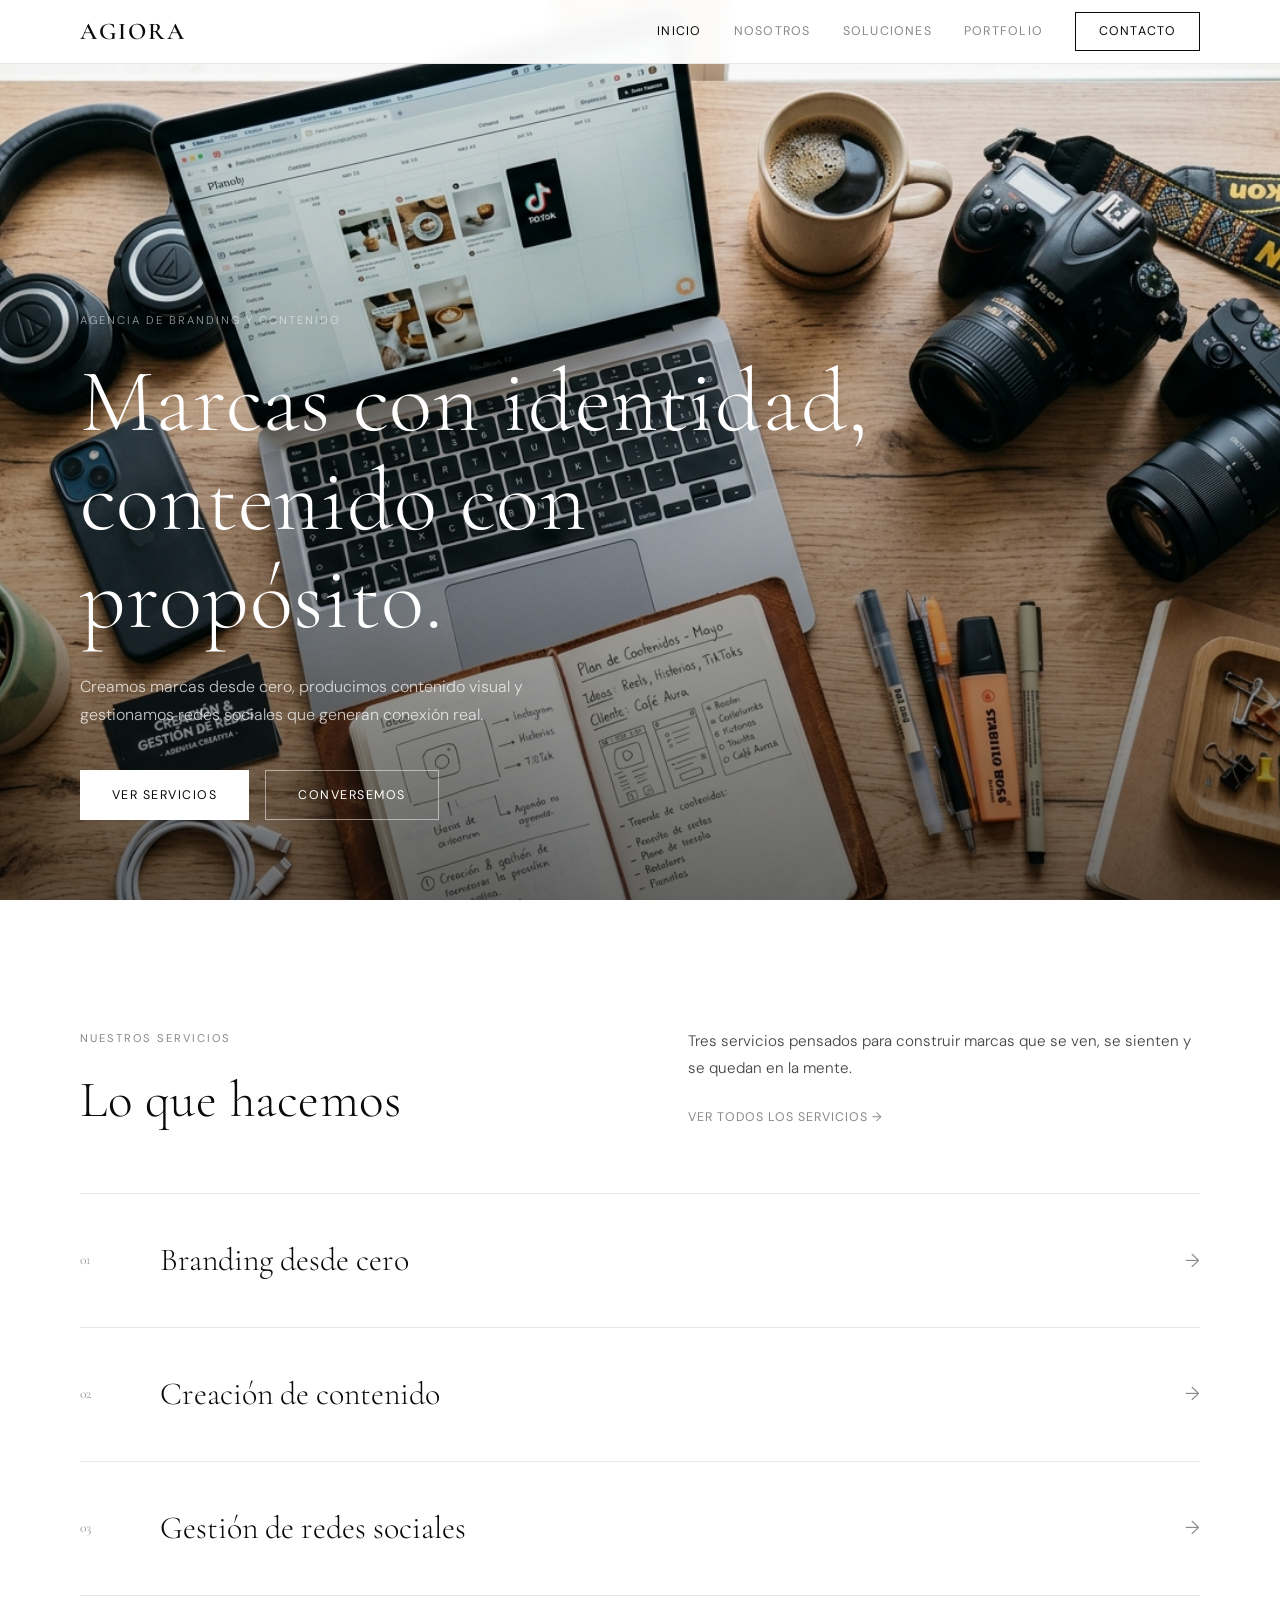
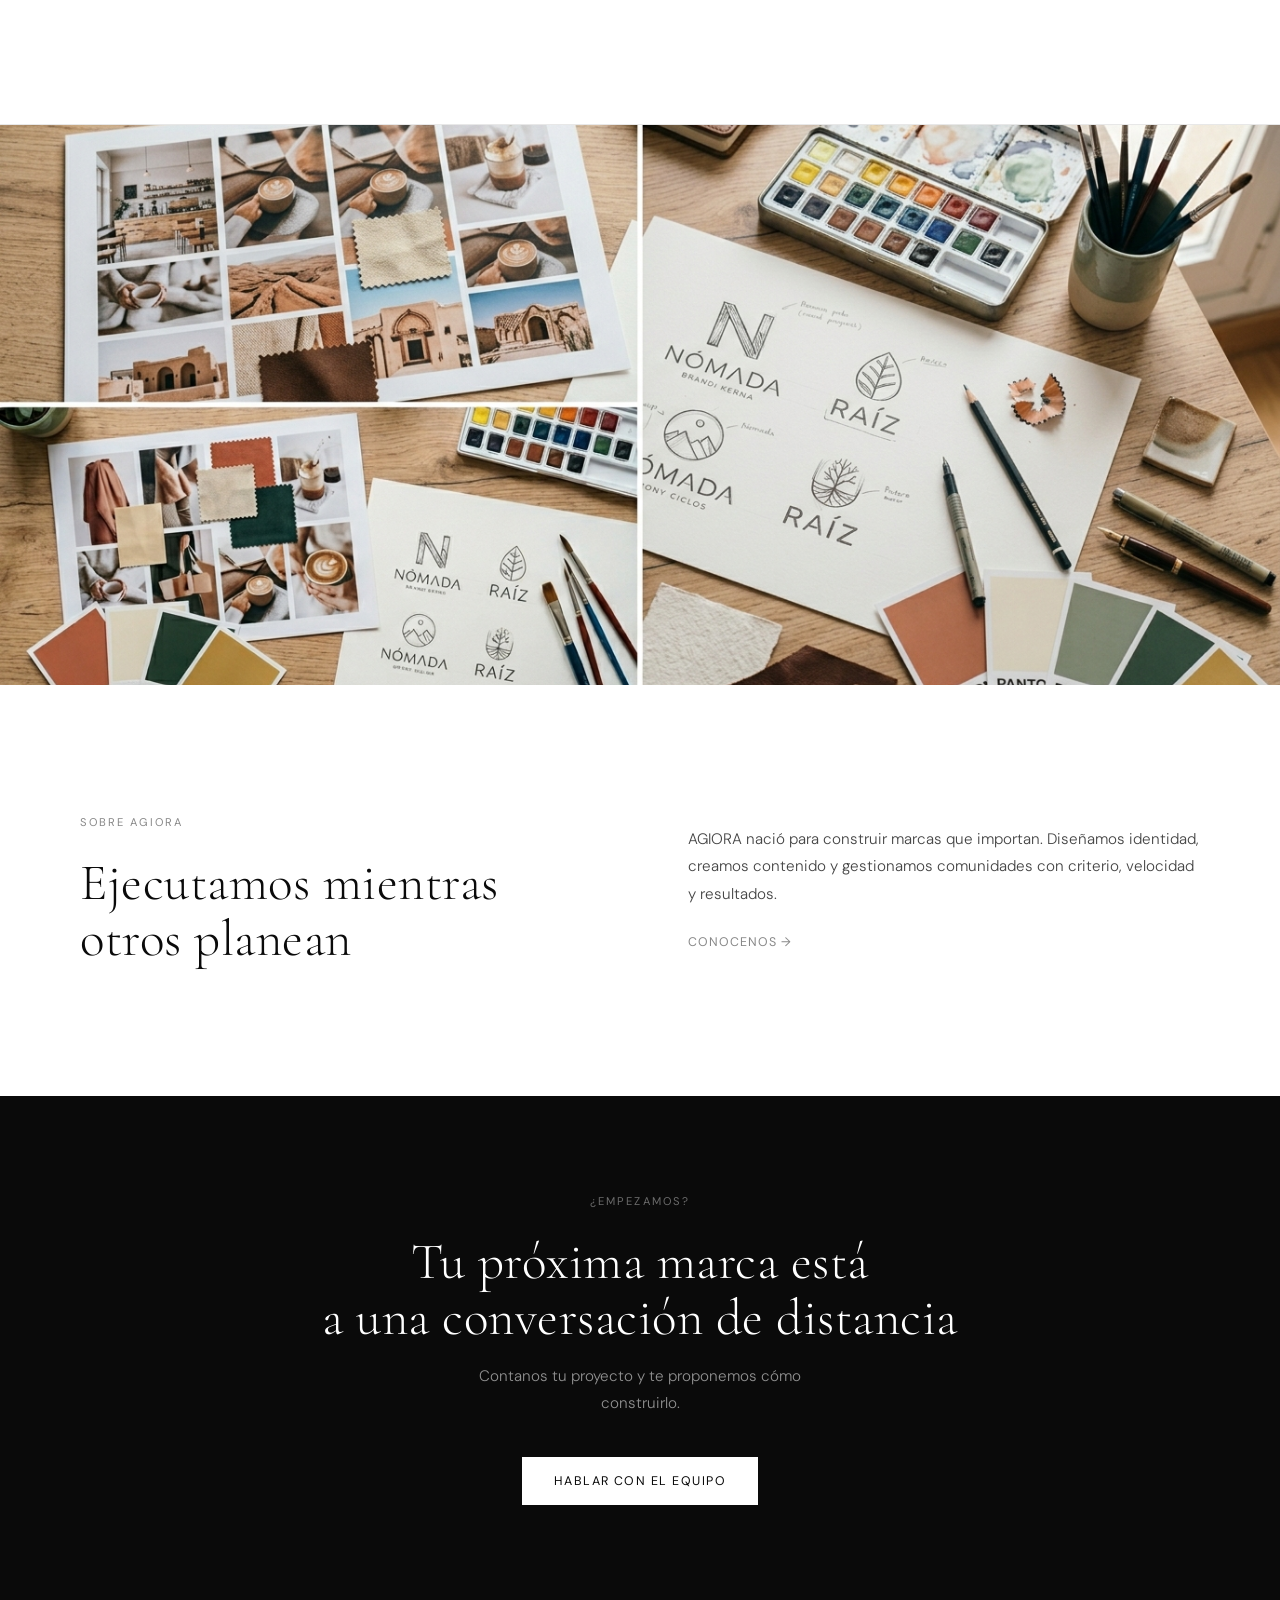
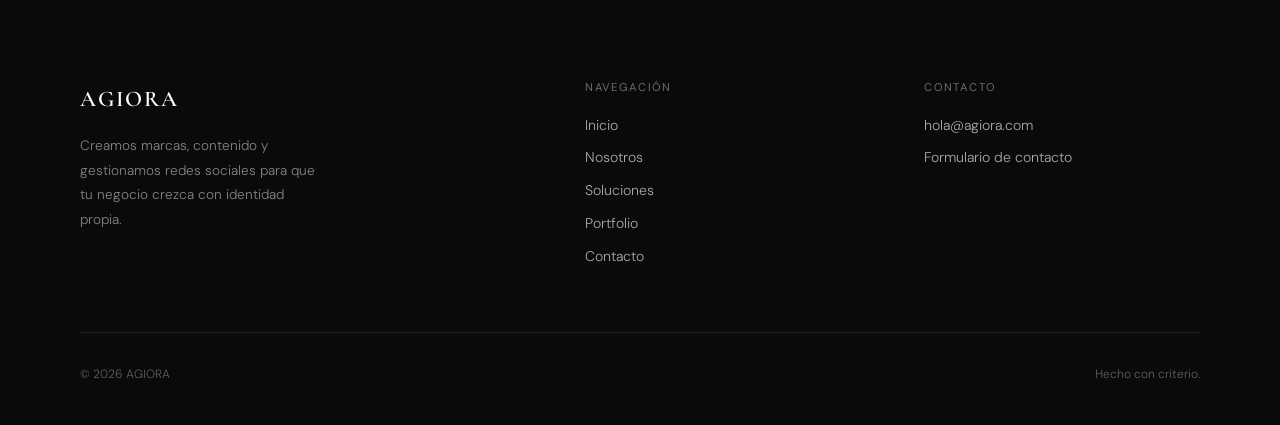
==== index.html @ 40956e15 "primer commit" ====
<!DOCTYPE html>
<html lang="es">
<head>
  <meta charset="UTF-8" />
  <meta name="viewport" content="width=device-width, initial-scale=1.0" />
  <title>AGIORA — Agencia de Branding y Contenido</title>
  <meta name="description" content="Creamos marcas desde cero, producimos contenido y gestionamos redes sociales." />
  <link rel="stylesheet" href="styles.css" />
  <style>
    .hero-eyebrow {
      font-size: 0.7rem; letter-spacing: 0.18em; text-transform: uppercase;
      color: rgba(255,255,255,0.6); margin-bottom: 1.5rem; display: block;
      animation: fadeUp 0.8s var(--ease) both;
    }
    .hero-content h1 { animation: fadeUp 0.8s 0.1s var(--ease) both; }
    .hero-content p { animation: fadeUp 0.8s 0.2s var(--ease) both; }
    .hero-actions { animation: fadeUp 0.8s 0.3s var(--ease) both; }

    .services-list { border-top: 1px solid var(--border); }
    .service-row {
      display: grid;
      grid-template-columns: 3rem 1fr auto;
      align-items: center;
      gap: 2rem;
      padding: 2.5rem 0;
      border-bottom: 1px solid var(--border);
      text-decoration: none;
      color: var(--text);
      transition: opacity var(--t) var(--ease);
    }
    .service-row:hover { opacity: 0.6; }
    .service-row-num { font-family: var(--font-display); font-size: 0.85rem; color: var(--muted); }
    .service-row-title { font-family: var(--font-display); font-size: clamp(1.4rem, 3vw, 2rem); font-weight: 300; }
    .service-row-arrow { font-size: 1.2rem; color: var(--muted); }

    .two-col { display: grid; grid-template-columns: 1fr 1fr; gap: 6rem; align-items: center; }

    @media (max-width: 900px) {
      .two-col { grid-template-columns: 1fr; gap: 3rem; }
    }
    @media (max-width: 640px) {
      .service-row { grid-template-columns: 2rem 1fr auto; gap: 1rem; }
    }
  </style>
</head>
<body>

<nav class="nav" id="nav">
  <div class="nav-inner">
    <a href="index.html" class="nav-logo">Agiora</a>
    <div class="nav-links" id="navLinks">
      <a href="index.html" class="active">Inicio</a>
      <a href="sobreagiora.html">Nosotros</a>
      <a href="soluciones.html">Soluciones</a>
      <a href="portfolio.html">Portfolio</a>
      <a href="contacto.html" class="nav-cta">Contacto</a>
    </div>
    <button class="nav-toggle" id="navToggle" aria-label="Menú">
      <span></span><span></span><span></span>
    </button>
  </div>
</nav>

<!-- HERO -->
<section class="hero">
  <div class="hero-bg">
    <img src="img/hero.png" alt="AGIORA" style="width:100%;height:100%;object-fit:cover;" />
  </div>
  <div class="hero-overlay"></div>
  <div class="hero-content" style="max-width:var(--max);margin:0 auto;width:100%;">
    <span class="hero-eyebrow">Agencia de Branding y Contenido</span>
    <h1>Marcas con identidad,<br>contenido con propósito.</h1>
    <p>Creamos marcas desde cero, producimos contenido visual y gestionamos redes sociales que generan conexión real.</p>
    <div class="hero-actions">
      <a href="soluciones.html" class="btn btn-primary">Ver servicios</a>
      <a href="contacto.html" class="btn btn-outline">Conversemos</a>
    </div>
  </div>
</section>

<!-- SERVICES -->
<section class="section">
  <div class="container">
    <div class="two-col">
      <div>
        <span class="section-label">Nuestros servicios</span>
        <h2>Lo que hacemos</h2>
      </div>
      <div>
        <p>Tres servicios pensados para construir marcas que se ven, se sienten y se quedan en la mente.</p>
        <a href="soluciones.html" class="btn btn-ghost" style="margin-top:1.5rem;">Ver todos los servicios →</a>
      </div>
    </div>
    <div class="services-list" style="margin-top:4rem;">
      <a href="soluciones.html" class="service-row anim-fade-up">
        <span class="service-row-num">01</span>
        <span class="service-row-title">Branding desde cero</span>
        <span class="service-row-arrow">→</span>
      </a>
      <a href="soluciones.html" class="service-row anim-fade-up anim-delay-1">
        <span class="service-row-num">02</span>
        <span class="service-row-title">Creación de contenido</span>
        <span class="service-row-arrow">→</span>
      </a>
      <a href="soluciones.html" class="service-row anim-fade-up anim-delay-2">
        <span class="service-row-num">03</span>
        <span class="service-row-title">Gestión de redes sociales</span>
        <span class="service-row-arrow">→</span>
      </a>
    </div>
  </div>
</section>

<hr class="divider" />

<!-- IMAGEN GRANDE -->
<section style="padding:0;">
  <div style="width:100%;aspect-ratio:16/7;overflow:hidden;position:relative;">
    <img src="img/secundaria.png" alt="AGIORA" style="width:100%;height:100%;object-fit:cover;" />
  </div>
</section>

<!-- ABOUT STRIP -->
<section class="section">
  <div class="container">
    <div class="two-col anim-fade-up">
      <div>
        <span class="section-label">Sobre Agiora</span>
        <h2>Ejecutamos mientras otros planean</h2>
      </div>
      <div>
        <p>AGIORA nació para construir marcas que importan. Diseñamos identidad, creamos contenido y gestionamos comunidades con criterio, velocidad y resultados.</p>
        <a href="sobreagiora.html" class="btn btn-ghost" style="margin-top:1.5rem;">Conocenos →</a>
      </div>
    </div>
  </div>
</section>

<!-- CTA -->
<div class="cta-band anim-fade-up">
  <span class="section-label" style="color:rgba(255,255,255,0.4);justify-content:center;display:block;">¿Empezamos?</span>
  <h2>Tu próxima marca está<br>a una conversación de distancia</h2>
  <p>Contanos tu proyecto y te proponemos cómo construirlo.</p>
  <a href="contacto.html" class="btn btn-primary" style="background:#fff;color:var(--text);margin:0 auto;">Hablar con el equipo</a>
</div>

<!-- FOOTER -->
<footer class="footer">
  <div class="container">
    <div class="footer-grid">
      <div class="footer-brand">
        <span class="footer-logo">Agiora</span>
        <p>Creamos marcas, contenido y gestionamos redes sociales para que tu negocio crezca con identidad propia.</p>
      </div>
      <div class="footer-col">
        <h4>Navegación</h4>
        <div class="footer-links">
          <a href="index.html">Inicio</a>
          <a href="sobreagiora.html">Nosotros</a>
          <a href="soluciones.html">Soluciones</a>
          <a href="portfolio.html">Portfolio</a>
          <a href="contacto.html">Contacto</a>
        </div>
      </div>
      <div class="footer-col">
        <h4>Contacto</h4>
        <div class="footer-links">
          <a href="mailto:hola@agiora.com">hola@agiora.com</a>
          <a href="contacto.html">Formulario de contacto</a>
        </div>
      </div>
    </div>
    <div class="footer-bottom">
      <span>© 2026 AGIORA</span>
      <span>Hecho con criterio.</span>
    </div>
  </div>
</footer>

<script>
  const nav = document.getElementById('nav');
  window.addEventListener('scroll', () => nav.classList.toggle('scrolled', window.scrollY > 20));
  const toggle = document.getElementById('navToggle');
  const links = document.getElementById('navLinks');
  toggle.addEventListener('click', () => {
    links.classList.toggle('open');
    const s = toggle.querySelectorAll('span');
    if (links.classList.contains('open')) {
      s[0].style.transform = 'translateY(6px) rotate(45deg)';
      s[1].style.opacity = '0';
      s[2].style.transform = 'translateY(-6px) rotate(-45deg)';
    } else { s.forEach(x => { x.style.transform = ''; x.style.opacity = ''; }); }
  });
  const obs = new IntersectionObserver(entries => {
    entries.forEach(e => { if (e.isIntersecting) e.target.classList.add('visible'); });
  }, { threshold: 0.08 });
  document.querySelectorAll('.anim-fade-up').forEach(el => obs.observe(el));
</script>
</body>
</html>
---- styles.css ----
@import url('https://fonts.googleapis.com/css2?family=Cormorant+Garamond:ital,wght@0,300;0,400;0,600;1,300;1,400&family=DM+Sans:wght@300;400;500&display=swap');

:root {
  --bg:      #ffffff;
  --surface: #f9f9f9;
  --border:  #e8e8e8;
  --text:    #0a0a0a;
  --muted:   #888888;
  --soft:    #444444;

  --font-display: 'Cormorant Garamond', serif;
  --font-body:    'DM Sans', sans-serif;

  --ease: cubic-bezier(0.4, 0, 0.2, 1);
  --t: 0.25s;
  --max: 1200px;
  --nav-h: 64px;
}

*, *::before, *::after { box-sizing: border-box; margin: 0; padding: 0; }
html { font-size: 16px; scroll-behavior: smooth; }

body {
  background: var(--bg);
  color: var(--text);
  font-family: var(--font-body);
  font-weight: 300;
  line-height: 1.65;
  overflow-x: hidden;
}

/* ── TYPOGRAPHY ── */
h1, h2, h3, h4 {
  font-family: var(--font-display);
  font-weight: 300;
  letter-spacing: 0.01em;
  color: var(--text);
  line-height: 1.1;
}
h1 { font-size: clamp(3rem, 7vw, 6rem); }
h2 { font-size: clamp(2rem, 4vw, 3.5rem); }
h3 { font-size: clamp(1.2rem, 2vw, 1.6rem); font-weight: 400; }
p  { color: var(--soft); line-height: 1.8; font-size: 0.95rem; }
a  { color: inherit; text-decoration: none; }
img { display: block; max-width: 100%; object-fit: cover; }

/* ── NAV ── */
.nav {
  position: fixed;
  top: 0; left: 0; right: 0;
  z-index: 100;
  height: var(--nav-h);
  display: flex;
  align-items: center;
  background: rgba(255,255,255,0.96);
  border-bottom: 1px solid var(--border);
  backdrop-filter: blur(8px);
}
.nav-inner {
  width: 100%;
  max-width: var(--max);
  margin: 0 auto;
  padding: 0 2.5rem;
  display: flex;
  align-items: center;
  justify-content: space-between;
}
.nav-logo {
  font-family: var(--font-display);
  font-size: 1.5rem;
  font-weight: 600;
  letter-spacing: 0.08em;
  text-transform: uppercase;
  color: var(--text);
}
.nav-links { display: flex; align-items: center; gap: 2rem; }
.nav-links a {
  font-size: 0.78rem;
  font-weight: 400;
  letter-spacing: 0.1em;
  text-transform: uppercase;
  color: var(--muted);
  transition: color var(--t) var(--ease);
}
.nav-links a:hover, .nav-links a.active { color: var(--text); }
.nav-links .nav-cta {
  padding: 0.5rem 1.4rem;
  border: 1px solid var(--text);
  color: var(--text);
  font-size: 0.78rem;
  font-weight: 400;
  letter-spacing: 0.1em;
  text-transform: uppercase;
  transition: all var(--t) var(--ease);
}
.nav-links .nav-cta:hover { background: var(--text); color: var(--bg); }
.nav-toggle {
  display: none;
  flex-direction: column;
  gap: 5px;
  background: none;
  border: none;
  cursor: pointer;
}
.nav-toggle span { display: block; width: 22px; height: 1px; background: var(--text); transition: transform var(--t) var(--ease), opacity var(--t) var(--ease); }

/* ── BUTTONS ── */
.btn {
  display: inline-flex;
  align-items: center;
  gap: 0.75rem;
  padding: 0.85rem 2rem;
  font-family: var(--font-body);
  font-size: 0.78rem;
  font-weight: 400;
  letter-spacing: 0.12em;
  text-transform: uppercase;
  cursor: pointer;
  border: none;
  transition: all var(--t) var(--ease);
}
.btn-primary { background: var(--text); color: var(--bg); }
.btn-primary:hover { opacity: 0.85; }
.btn-outline { background: transparent; color: var(--text); border: 1px solid var(--text); }
.btn-outline:hover { background: var(--text); color: var(--bg); }
.btn-ghost {
  background: transparent;
  color: var(--muted);
  padding: 0;
  font-size: 0.78rem;
  letter-spacing: 0.08em;
  text-transform: uppercase;
}
.btn-ghost:hover { color: var(--text); gap: 1rem; }

/* ── LAYOUT ── */
.container { max-width: var(--max); margin: 0 auto; padding: 0 2.5rem; }
.section { padding: 8rem 0; }
.section-sm { padding: 5rem 0; }

.section-label {
  font-family: var(--font-body);
  font-size: 0.7rem;
  font-weight: 400;
  letter-spacing: 0.18em;
  text-transform: uppercase;
  color: var(--muted);
  margin-bottom: 1.5rem;
  display: block;
}

.section-header { max-width: 600px; margin-bottom: 5rem; }
.section-header p { margin-top: 1.25rem; }
.section-header.center { text-align: center; margin: 0 auto 5rem; }

/* ── GRID ── */
.grid-2 { display: grid; grid-template-columns: repeat(2, 1fr); gap: 2rem; }
.grid-3 { display: grid; grid-template-columns: repeat(3, 1fr); gap: 2rem; }
.grid-4 { display: grid; grid-template-columns: repeat(4, 1fr); gap: 1.5rem; }

/* ── IMAGE PLACEHOLDER ── */
.img-placeholder {
  background: var(--surface);
  border: 1px solid var(--border);
  width: 100%;
  display: flex;
  align-items: center;
  justify-content: center;
  color: var(--muted);
  font-size: 0.7rem;
  letter-spacing: 0.1em;
  text-transform: uppercase;
}

/* ── CARD ── */
.card {
  position: relative;
  overflow: hidden;
}
.card-img {
  width: 100%;
  aspect-ratio: 4/3;
  overflow: hidden;
  margin-bottom: 1.25rem;
}
.card-img .img-placeholder { height: 100%; }
.card-img img { width: 100%; height: 100%; transition: transform 0.6s var(--ease); }
.card:hover .card-img img { transform: scale(1.04); }
.card h3 { margin-bottom: 0.4rem; font-size: 1.1rem; }
.card p { font-size: 0.88rem; }

/* ── STAT ── */
.stat-num {
  font-family: var(--font-display);
  font-size: clamp(2.5rem, 5vw, 4rem);
  font-weight: 300;
  color: var(--text);
  line-height: 1;
}
.stat-label { font-size: 0.78rem; color: var(--muted); margin-top: 0.5rem; letter-spacing: 0.05em; }

/* ── DIVIDER ── */
.divider { border: none; border-top: 1px solid var(--border); margin: 0; }

/* ── TAG ── */
.tag {
  display: inline-flex;
  align-items: center;
  padding: 0.25rem 0.75rem;
  border: 1px solid var(--border);
  font-size: 0.72rem;
  letter-spacing: 0.08em;
  text-transform: uppercase;
  color: var(--muted);
}

/* ── FOOTER ── */
.footer {
  background: var(--text);
  color: var(--bg);
  padding: 5rem 0 2.5rem;
}
.footer-grid {
  display: grid;
  grid-template-columns: 1.6fr 1fr 1fr;
  gap: 4rem;
  padding-bottom: 4rem;
  border-bottom: 1px solid rgba(255,255,255,0.1);
  margin-bottom: 2rem;
}
.footer-logo {
  font-family: var(--font-display);
  font-size: 1.4rem;
  font-weight: 600;
  letter-spacing: 0.08em;
  text-transform: uppercase;
  color: var(--bg);
  margin-bottom: 1rem;
  display: block;
}
.footer-brand p { font-size: 0.85rem; color: rgba(255,255,255,0.5); max-width: 240px; }
.footer-col h4 {
  font-family: var(--font-body);
  font-size: 0.7rem;
  font-weight: 400;
  letter-spacing: 0.15em;
  text-transform: uppercase;
  color: rgba(255,255,255,0.4);
  margin-bottom: 1.25rem;
}
.footer-links { display: flex; flex-direction: column; gap: 0.6rem; }
.footer-links a { font-size: 0.88rem; color: rgba(255,255,255,0.65); transition: color var(--t) var(--ease); }
.footer-links a:hover { color: var(--bg); }
.footer-bottom {
  display: flex;
  align-items: center;
  justify-content: space-between;
  font-size: 0.75rem;
  color: rgba(255,255,255,0.35);
}

/* ── ANIMATIONS ── */
@keyframes fadeUp {
  from { opacity: 0; transform: translateY(30px); }
  to   { opacity: 1; transform: translateY(0); }
}
@keyframes fadeIn {
  from { opacity: 0; }
  to   { opacity: 1; }
}

.anim-fade-up {
  opacity: 0;
  transform: translateY(24px);
  transition: opacity 0.7s var(--ease), transform 0.7s var(--ease);
}
.anim-fade-up.visible { opacity: 1; transform: translateY(0); }
.anim-delay-1 { transition-delay: 0.1s; }
.anim-delay-2 { transition-delay: 0.2s; }
.anim-delay-3 { transition-delay: 0.3s; }
.anim-delay-4 { transition-delay: 0.4s; }

/* ── HERO ── */
.hero {
  min-height: 100vh;
  padding-top: var(--nav-h);
  display: flex;
  align-items: flex-end;
  position: relative;
  overflow: hidden;
}
.hero-bg {
  position: absolute;
  inset: 0;
  background: var(--surface);
}
.hero-bg .img-placeholder { height: 100%; border: none; }
.hero-bg img { width: 100%; height: 100%; object-fit: cover; }
.hero-overlay {
  position: absolute;
  inset: 0;
  background: linear-gradient(to top, rgba(0,0,0,0.55) 0%, rgba(0,0,0,0.1) 60%, transparent 100%);
}
.hero-content {
  position: relative;
  z-index: 2;
  padding: 5rem 2.5rem;
  max-width: var(--max);
  margin: 0 auto;
  width: 100%;
  color: #fff;
}
.hero-content h1 { color: #fff; max-width: 800px; }
.hero-content p { color: rgba(255,255,255,0.75); max-width: 480px; margin-top: 1.5rem; font-size: 1rem; }
.hero-actions { display: flex; gap: 1rem; margin-top: 2.5rem; flex-wrap: wrap; }
.hero-content .btn-primary { background: #fff; color: var(--text); }
.hero-content .btn-primary:hover { opacity: 0.9; }
.hero-content .btn-outline { border-color: rgba(255,255,255,0.5); color: #fff; }
.hero-content .btn-outline:hover { background: #fff; color: var(--text); }

/* ── PAGE HERO ── */
.page-hero {
  padding: calc(var(--nav-h) + 5rem) 0 5rem;
  border-bottom: 1px solid var(--border);
}

/* ── FORMS ── */
.form-group { display: flex; flex-direction: column; gap: 0.5rem; }
.form-group label {
  font-size: 0.7rem;
  font-weight: 400;
  letter-spacing: 0.12em;
  text-transform: uppercase;
  color: var(--muted);
}
.form-group input,
.form-group textarea,
.form-group select {
  background: transparent;
  border: none;
  border-bottom: 1px solid var(--border);
  padding: 0.75rem 0;
  color: var(--text);
  font-family: var(--font-body);
  font-size: 0.95rem;
  font-weight: 300;
  outline: none;
  width: 100%;
  transition: border-color var(--t) var(--ease);
}
.form-group input:focus,
.form-group textarea:focus { border-color: var(--text); }
.form-group input::placeholder,
.form-group textarea::placeholder { color: var(--border); }
.form-group textarea { resize: vertical; min-height: 120px; }

/* ── SCROLLBAR ── */
::-webkit-scrollbar { width: 4px; }
::-webkit-scrollbar-track { background: var(--bg); }
::-webkit-scrollbar-thumb { background: var(--border); }

/* ── RESPONSIVE ── */
@media (max-width: 900px) {
  .grid-3 { grid-template-columns: repeat(2, 1fr); }
  .grid-4 { grid-template-columns: repeat(2, 1fr); }
  .footer-grid { grid-template-columns: 1fr 1fr; }
  .footer-brand { grid-column: 1 / -1; }
}
@media (max-width: 640px) {
  .nav-links {
    display: none; flex-direction: column;
    position: fixed; inset: 0; top: var(--nav-h);
    background: var(--bg); padding: 2rem;
    gap: 1.5rem; z-index: 99;
    border-top: 1px solid var(--border);
  }
  .nav-links.open { display: flex; }
  .nav-links a { font-size: 1rem; }
  .nav-toggle { display: flex; }
  .grid-2, .grid-3, .grid-4 { grid-template-columns: 1fr; }
  .footer-grid { grid-template-columns: 1fr; gap: 2.5rem; }
  .footer-bottom { flex-direction: column; gap: 0.5rem; text-align: center; }
  .section { padding: 5rem 0; }
  .hero-content { padding: 3rem 1.5rem; }
}

/* ── CTA BAND ── */
.cta-band {
  background: var(--text);
  color: var(--bg);
  padding: 6rem 2.5rem;
  text-align: center;
}
.cta-band h2 { color: var(--bg); margin-bottom: 1rem; }
.cta-band p { color: rgba(255,255,255,0.55); max-width: 400px; margin: 0 auto 2.5rem; }
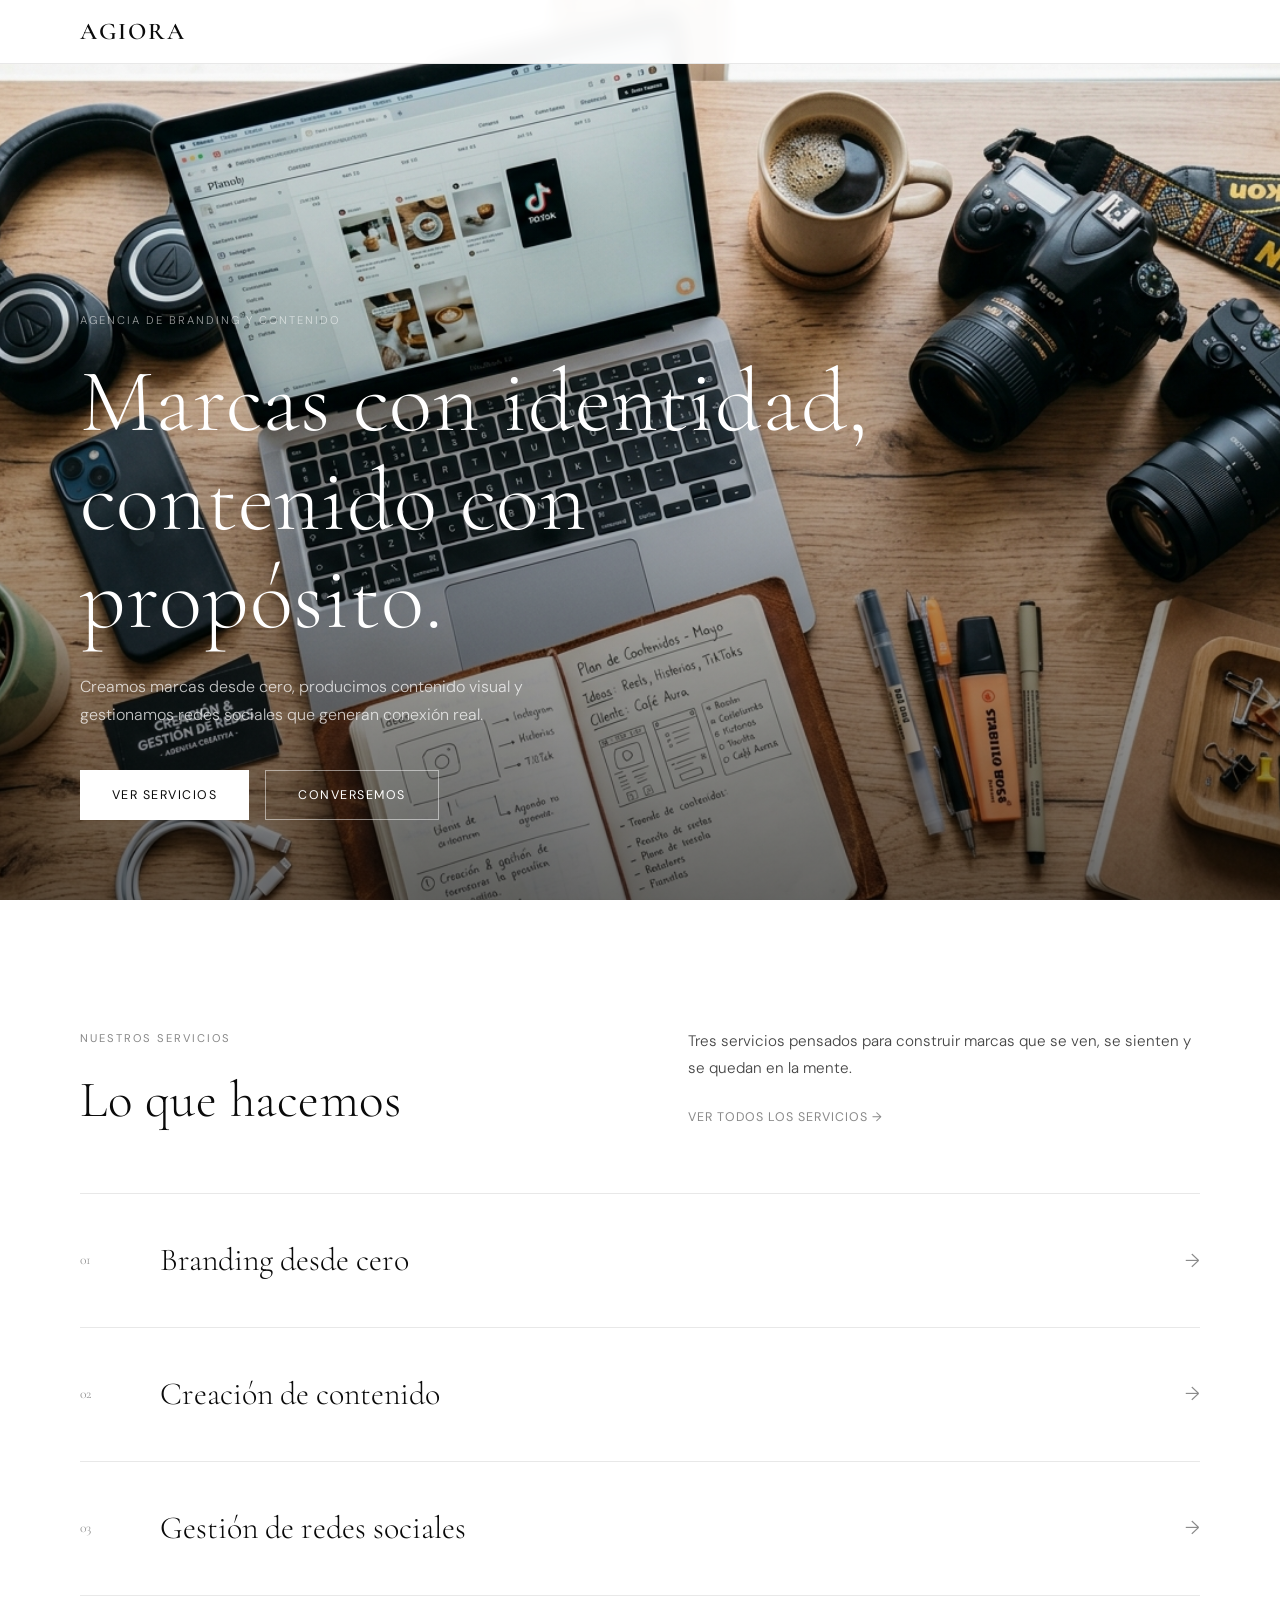
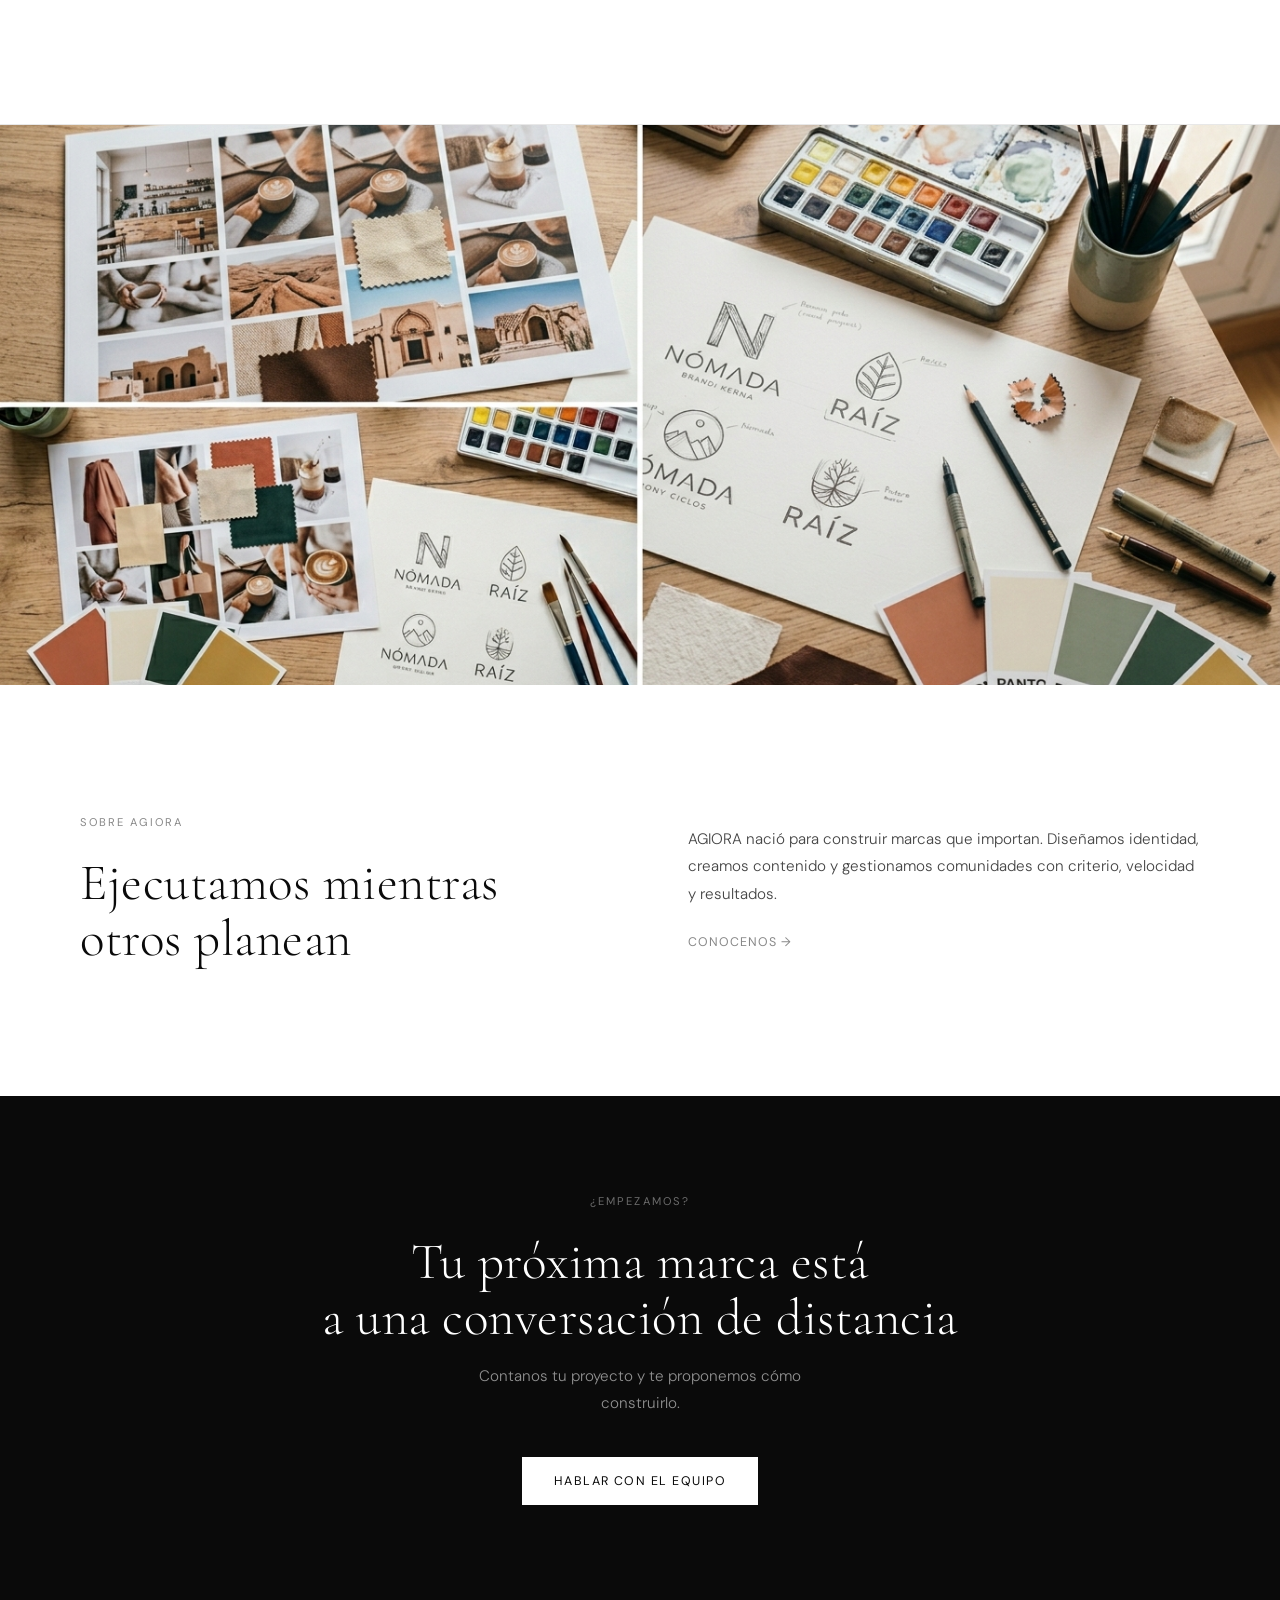
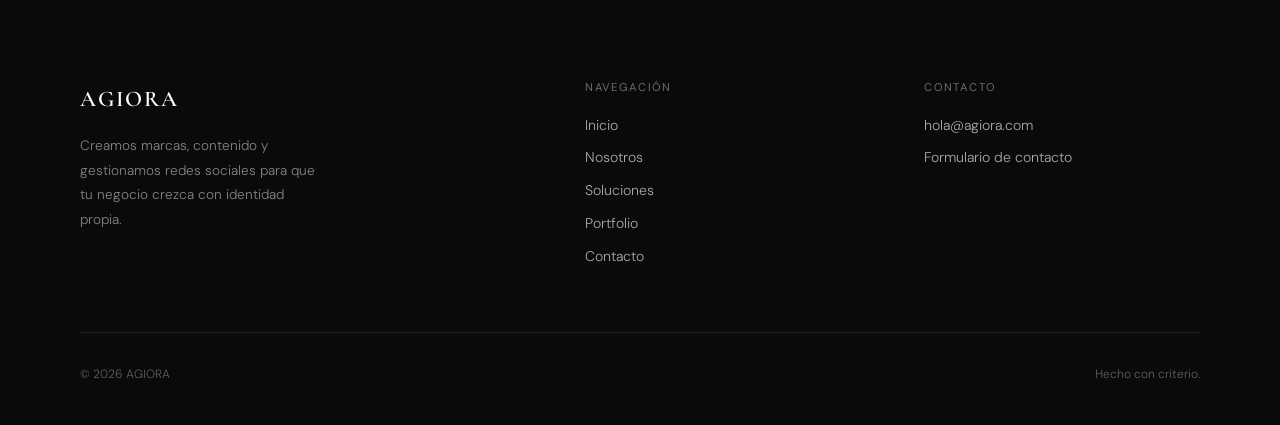
==== commit 745288ea: "fix definitivo nav mobileddd" ====
--- a/index.html
+++ b/index.html
@@ -48,7 +48,7 @@
 <nav class="nav" id="nav">
   <div class="nav-inner">
     <a href="index.html" class="nav-logo">Agiora</a>
-    <div class="nav-links" id="navLinks">
+    <div class="nav-links" id="navLinks" style="display:none;">
       <a href="index.html" class="active">Inicio</a>
       <a href="sobreagiora.html">Nosotros</a>
       <a href="soluciones.html">Soluciones</a>
@@ -183,7 +183,13 @@
   const toggle = document.getElementById('navToggle');
   const links = document.getElementById('navLinks');
   toggle.addEventListener('click', () => {
-    links.classList.toggle('open');
+    if (links.classList.contains('open')) {
+  links.classList.remove('open');
+  links.style.display = 'none';
+} else {
+  links.classList.add('open');
+  links.style.display = 'flex';
+}
     const s = toggle.querySelectorAll('span');
     if (links.classList.contains('open')) {
       s[0].style.transform = 'translateY(6px) rotate(45deg)';
--- a/styles.css
+++ b/styles.css
@@ -74,6 +74,7 @@
   color: var(--text);
 }
 .nav-links { display: flex; align-items: center; gap: 2rem; }
+@media (max-width: 640px) { .nav-links { display: none; } }
 .nav-links a {
   font-size: 0.78rem;
   font-weight: 400;
@@ -369,13 +370,15 @@
 @media (max-width: 640px) {
   .nav-links {
     display: none; flex-direction: column;
-    position: fixed; inset: 0; top: var(--nav-h);
-    background: var(--bg); padding: 2rem;
-    gap: 1.5rem; z-index: 99;
+    position: fixed; left: 0; right: 0; top: var(--nav-h); bottom: 0;
+    background: #ffffff; padding: 2rem;
+    gap: 1.5rem; z-index: 999;
     border-top: 1px solid var(--border);
+    overflow-y: auto;
   }
   .nav-links.open { display: flex; }
-  .nav-links a { font-size: 1rem; }
+  .nav-links a { font-size: 1rem; color: #0a0a0a !important; background: #ffffff; }
+  .nav-links .nav-cta { color: #0a0a0a !important; background: #ffffff; border-color: #0a0a0a; }
   .nav-toggle { display: flex; }
   .grid-2, .grid-3, .grid-4 { grid-template-columns: 1fr; }
   .footer-grid { grid-template-columns: 1fr; gap: 2.5rem; }
@@ -392,4 +395,4 @@
   text-align: center;
 }
 .cta-band h2 { color: var(--bg); margin-bottom: 1rem; }
-.cta-band p { color: rgba(255,255,255,0.55); max-width: 400px; margin: 0 auto 2.5rem; }+.cta-band p { color: rgba(255,255,255,0.55); max-width: 400px; margin: 0 auto 2.5rem; }
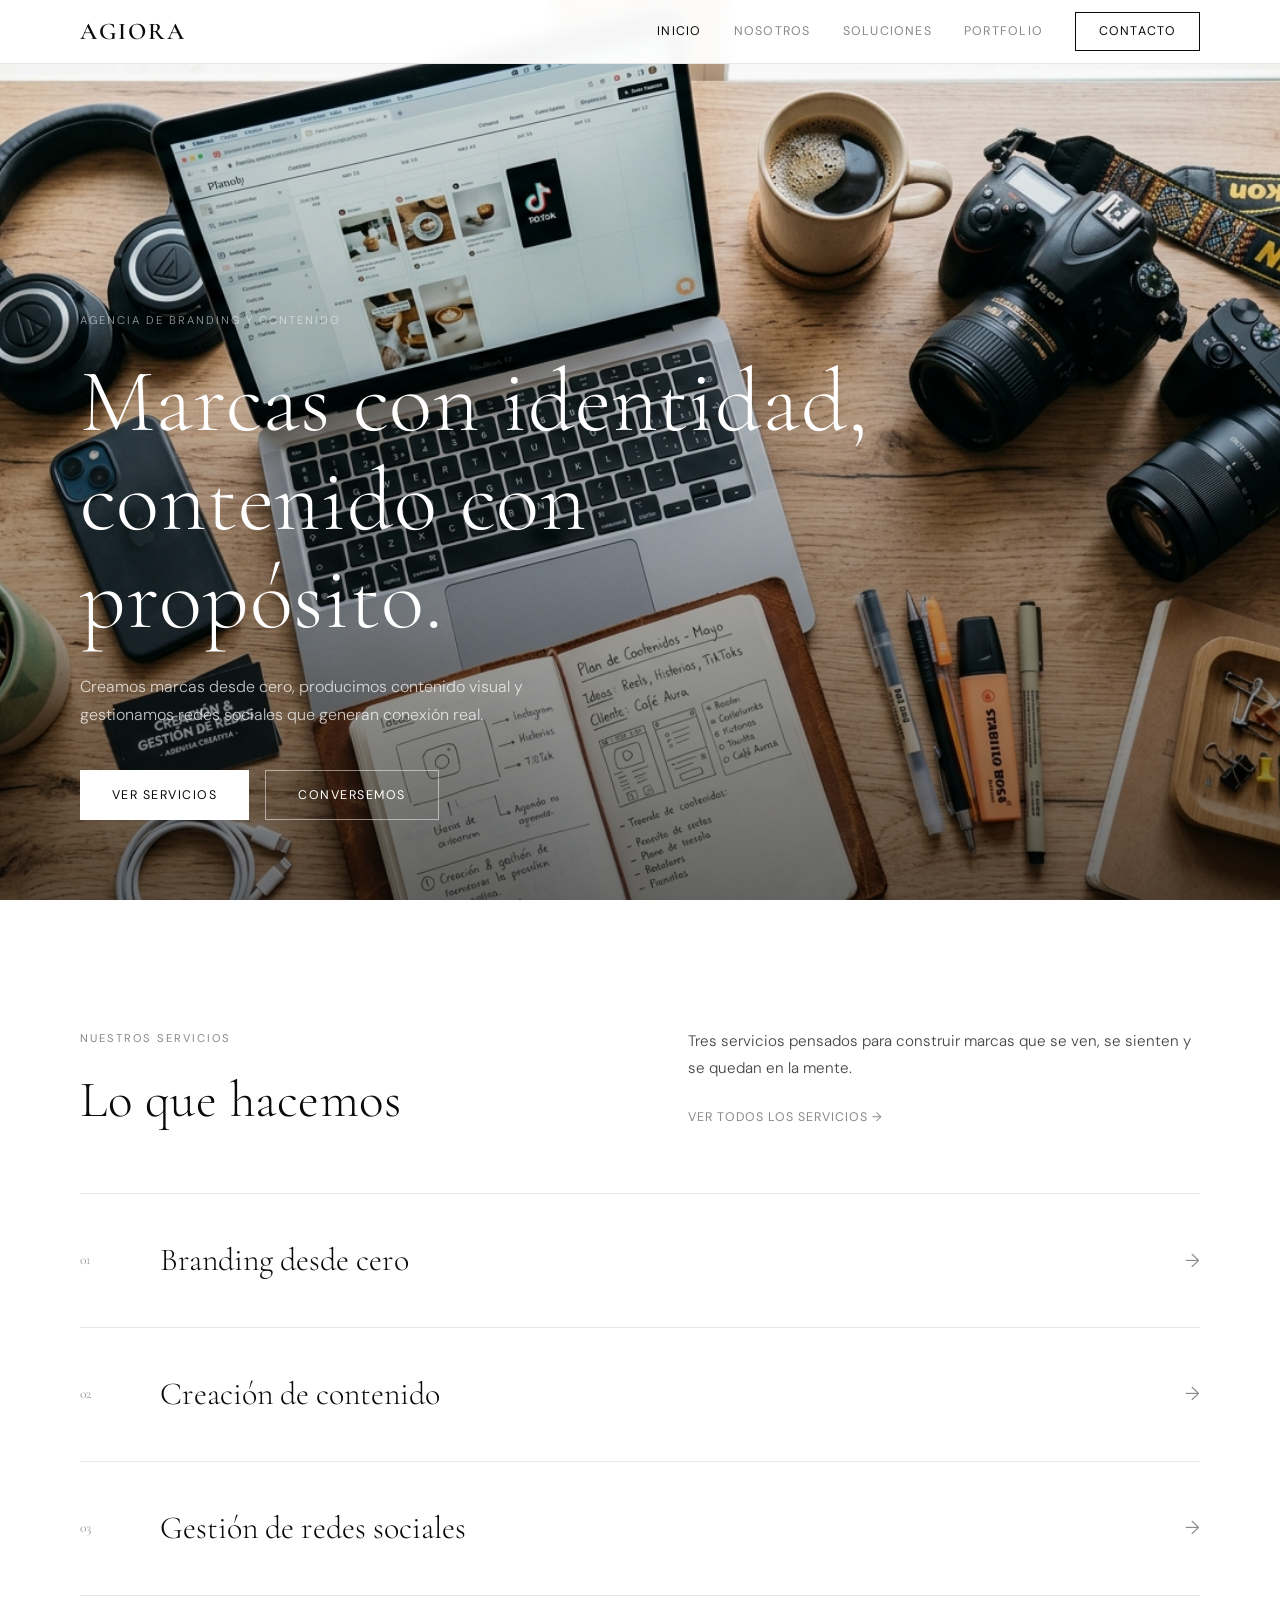
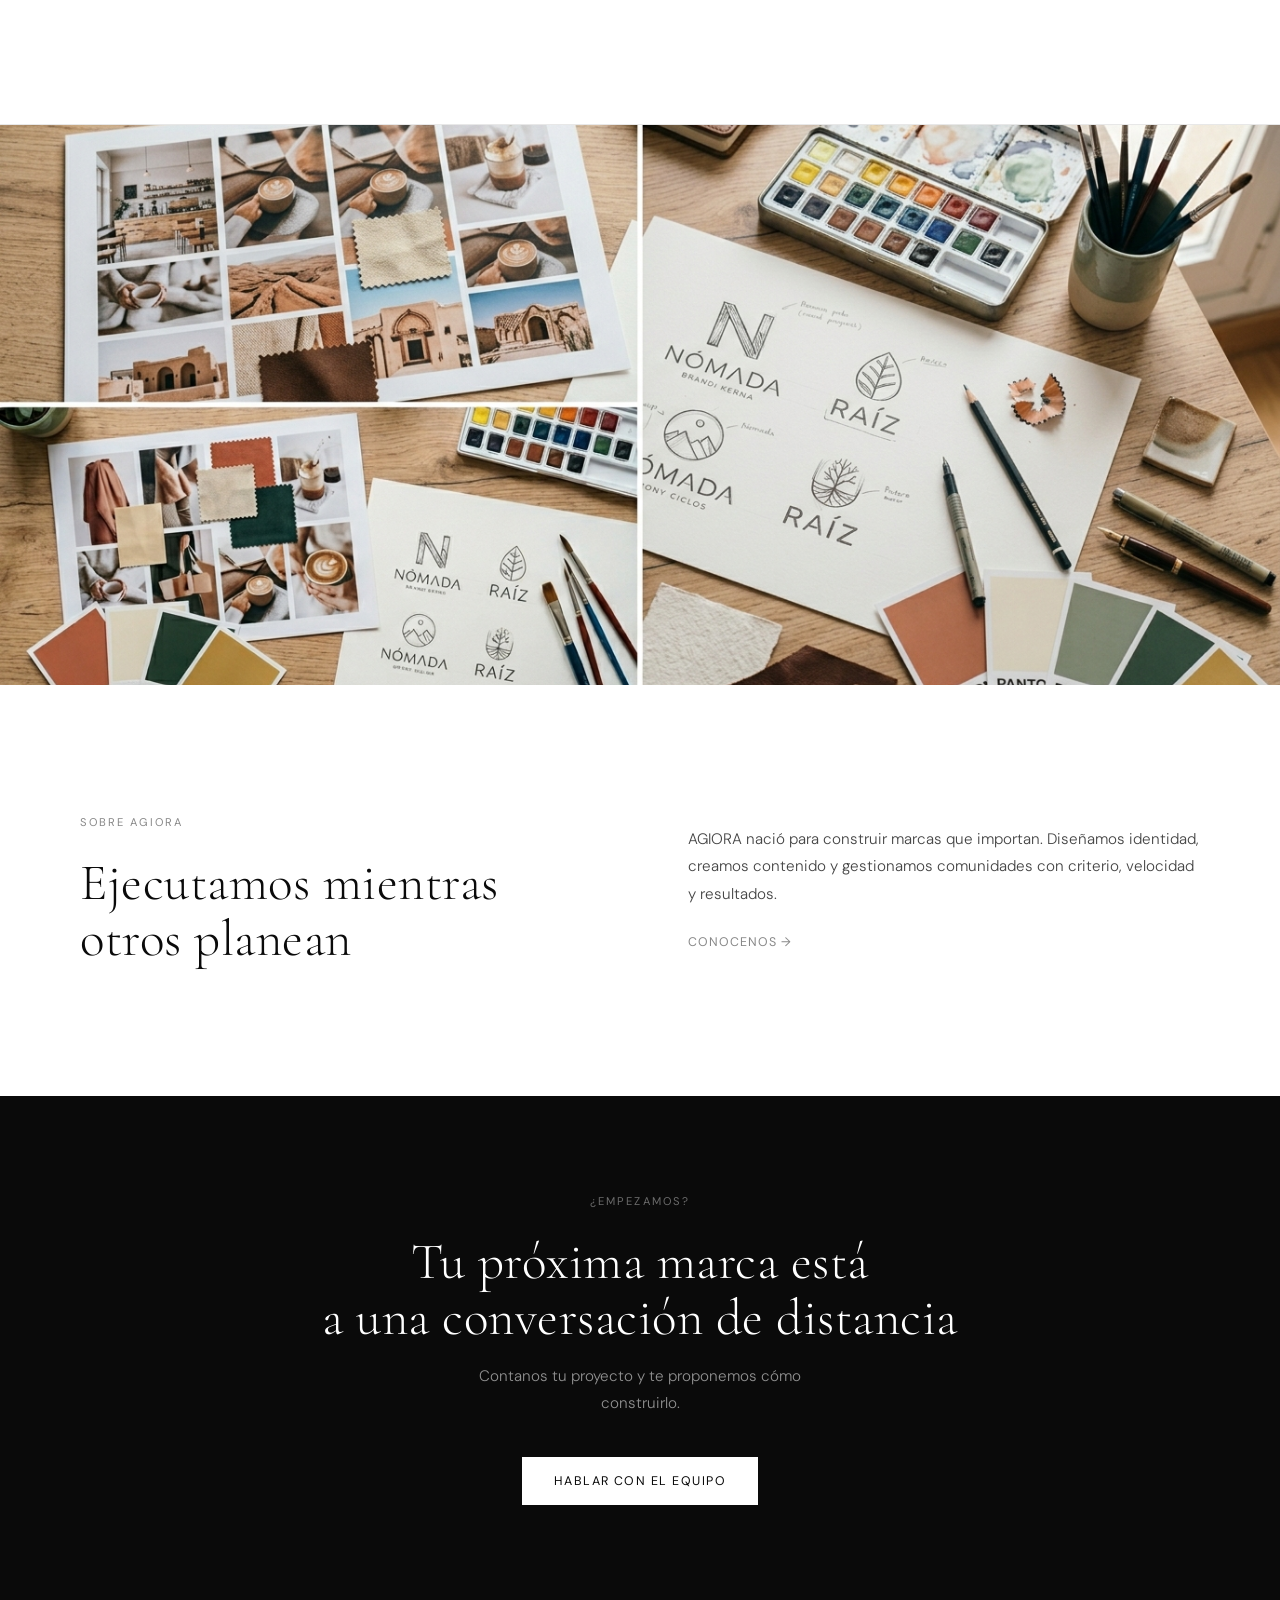
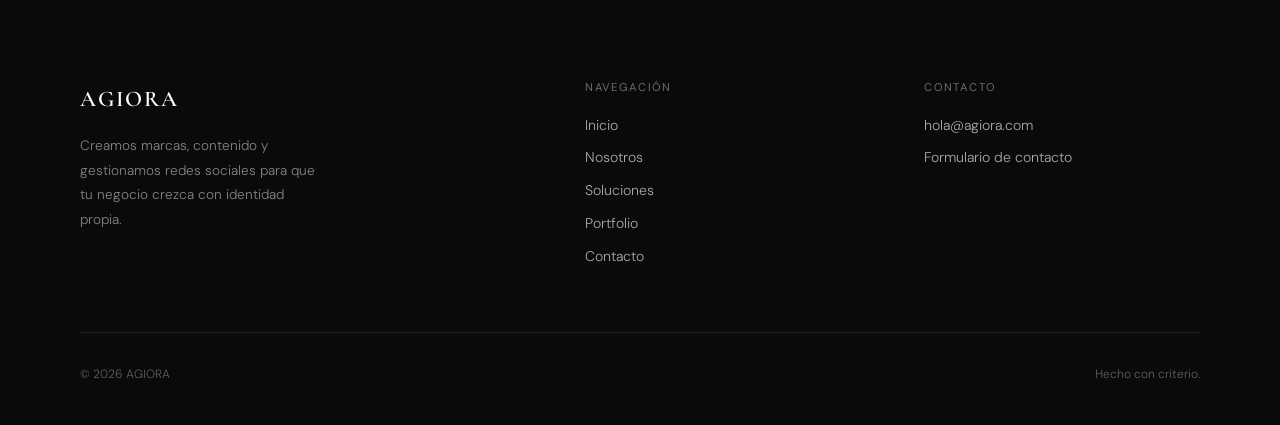
==== commit 5d329a6a: "fix nav mobile definitivo" ====
--- a/index.html
+++ b/index.html
@@ -179,24 +179,37 @@
 
 <script>
   const nav = document.getElementById('nav');
-  window.addEventListener('scroll', () => nav.classList.toggle('scrolled', window.scrollY > 20));
   const toggle = document.getElementById('navToggle');
   const links = document.getElementById('navLinks');
+  const isMobile = () => window.innerWidth <= 640;
+
+  function setNavDisplay() {
+    if (isMobile()) {
+      if (!links.classList.contains('open')) {
+        links.style.cssText = 'display:none;';
+      }
+    } else {
+      links.style.cssText = 'display:flex;align-items:center;gap:2rem;';
+    }
+  }
+  setNavDisplay();
+  window.addEventListener('resize', setNavDisplay);
+  window.addEventListener('scroll', () => nav.classList.toggle('scrolled', window.scrollY > 20));
+
   toggle.addEventListener('click', () => {
-    if (links.classList.contains('open')) {
-  links.classList.remove('open');
-  links.style.display = 'none';
-} else {
-  links.classList.add('open');
-  links.style.display = 'flex';
-}
+    const isOpen = links.classList.toggle('open');
     const s = toggle.querySelectorAll('span');
-    if (links.classList.contains('open')) {
+    if (isOpen) {
+      links.style.cssText = 'display:flex;flex-direction:column;position:fixed;left:0;right:0;top:var(--nav-h);bottom:0;background:#ffffff;padding:2rem;gap:1.5rem;z-index:9999;border-top:1px solid #e8e8e8;overflow-y:auto;align-items:flex-start;';
       s[0].style.transform = 'translateY(6px) rotate(45deg)';
       s[1].style.opacity = '0';
       s[2].style.transform = 'translateY(-6px) rotate(-45deg)';
-    } else { s.forEach(x => { x.style.transform = ''; x.style.opacity = ''; }); }
+    } else {
+      links.style.cssText = 'display:none;';
+      s.forEach(x => { x.style.transform = ''; x.style.opacity = ''; });
+    }
   });
+
   const obs = new IntersectionObserver(entries => {
     entries.forEach(e => { if (e.isIntersecting) e.target.classList.add('visible'); });
   }, { threshold: 0.08 });
